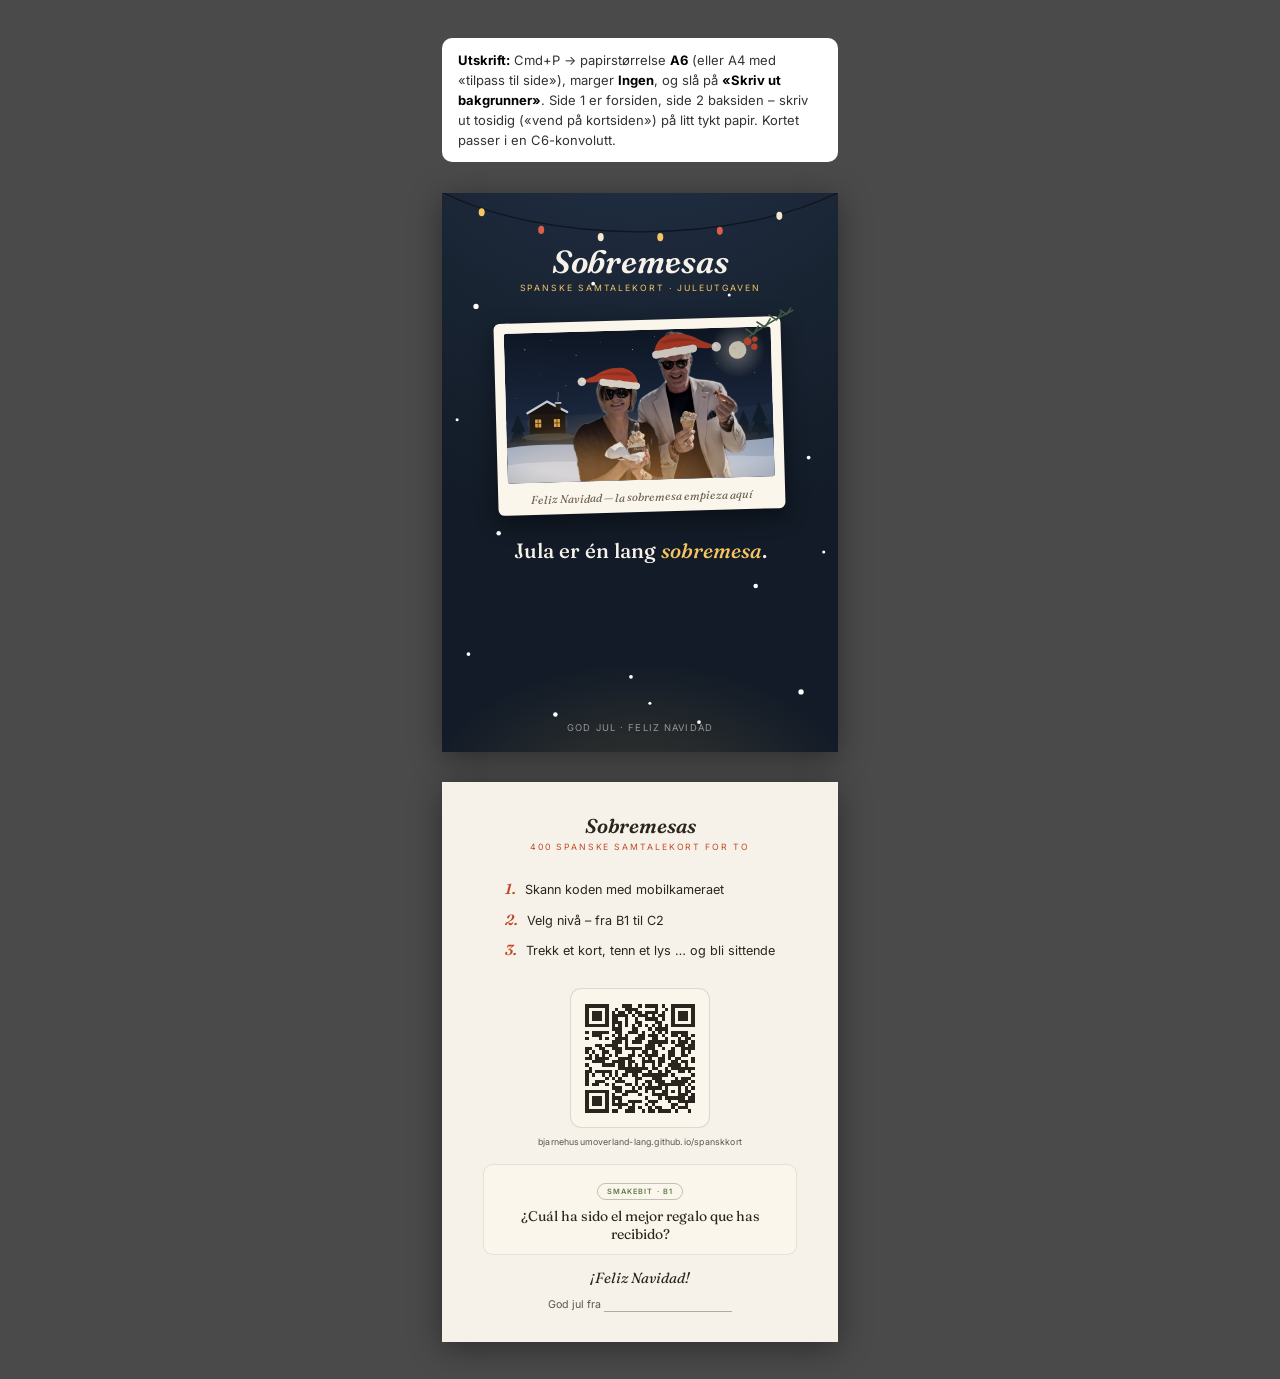
==== julekort/index.html @ 4275fbfc "Legg til julekort med QR-kode og døp appen om til Sobremesas Nytt A6-julekort til utskrift (julekort" ====
<!doctype html>
<html lang="no">
<head>
<meta charset="utf-8">
<meta name="viewport" content="width=device-width, initial-scale=1">
<title>Sobremesas · julekort til utskrift</title>
<link rel="preconnect" href="https://fonts.googleapis.com">
<link rel="preconnect" href="https://fonts.gstatic.com" crossorigin>
<link href="https://fonts.googleapis.com/css2?family=Fraunces:ital,opsz,wght@0,9..144,400..700;1,9..144,400..700&family=Inter:wght@400;500;600&display=swap" rel="stylesheet">
<style>
  :root {
    --night: #192433;
    --night-deep: #121B27;
    --cream: #F7F2E9;
    --cream-warm: #FBF6EC;
    --ink: #2A261F;
    --ink-soft: #5C564B;
    --terracotta: #BE4B23;
    --gold: #F6C560;
    --font-display: "Fraunces", "Iowan Old Style", Georgia, serif;
    --font-ui: "Inter", -apple-system, "Segoe UI", sans-serif;
  }

  * { box-sizing: border-box; -webkit-print-color-adjust: exact; print-color-adjust: exact; }

  @page { size: 105mm 148mm; margin: 0; }

  body {
    margin: 0;
    font-family: var(--font-ui);
    background: #4a4a4a;
    display: flex;
    flex-direction: column;
    align-items: center;
    gap: 8mm;
    padding: 10mm 0;
  }

  .hint {
    max-width: 105mm;
    background: #fff;
    border-radius: 10px;
    padding: 12px 16px;
    font-size: 13px;
    line-height: 1.55;
    color: #333;
  }

  .hint b { color: #000; }

  .side {
    width: 105mm;
    height: 148mm;
    position: relative;
    overflow: hidden;
    box-shadow: 0 6px 30px rgba(0,0,0,0.4);
  }

  @media print {
    body { background: none; display: block; padding: 0; gap: 0; }
    .hint { display: none; }
    .side { box-shadow: none; page-break-after: always; }
  }

  /* ── Forside: vinterkvelden ── */

  .front {
    background:
      radial-gradient(90% 40% at 50% 108%, rgba(246,197,96,0.16), transparent 60%),
      radial-gradient(130% 80% at 50% -20%, #243349 0%, var(--night) 55%, var(--night-deep) 100%);
    color: var(--cream);
    text-align: center;
  }

  .front .snowdots, .front .lights { position: absolute; left: 0; width: 100%; }
  .front .snowdots { top: 0; height: 100%; }
  .front .lights { top: -2mm; height: 18mm; }

  .bulb-gold  { fill: var(--gold); }
  .bulb-red   { fill: #D8604A; }
  .bulb-cream { fill: #F4E8CF; }

  .front-inner {
    position: relative;
    z-index: 2;
    padding: 14mm 9mm 0;
    display: flex;
    flex-direction: column;
    align-items: center;
  }

  .mark {
    font-family: var(--font-display);
    font-style: italic;
    font-weight: 600;
    font-size: 24pt;
    line-height: 1;
  }

  .mark-sub {
    font-size: 6.5pt;
    letter-spacing: 0.22em;
    text-transform: uppercase;
    color: var(--gold);
    margin: 1.5mm 0 7mm;
  }

  .card-title {
    font-family: var(--font-display);
    font-weight: 500;
    font-size: 15.5pt;
    line-height: 1.2;
    margin: 7mm 0 0;
  }

  .card-title em { color: var(--gold); }

  .polaroid {
    background: var(--cream-warm);
    padding: 2.6mm 2.6mm 8.5mm;
    border-radius: 1.6mm;
    transform: rotate(-1.6deg);
    width: 76mm;
    position: relative;
    box-shadow: 0 2mm 6mm rgba(0,0,0,0.45);
  }

  .photo {
    position: relative;
    isolation: isolate;
    overflow: hidden;
    border-radius: 0.8mm;
  }

  .scene-bg, .hats { position: absolute; inset: 0; width: 100%; height: 100%; }
  .scene-bg { z-index: 0; }

  .people {
    position: relative;
    display: block;
    width: 100%;
    height: auto;
    z-index: 1;
    filter: saturate(0.82) brightness(0.92) contrast(1.05) sepia(0.18);
  }

  .hats { z-index: 2; }

  .photo::before {
    content: "";
    position: absolute;
    inset: 0;
    z-index: 3;
    background:
      radial-gradient(125% 100% at 50% 42%, transparent 58%, rgba(12,16,30,0.42) 100%),
      linear-gradient(195deg, rgba(34,46,82,0.26) 0%, rgba(44,46,72,0.15) 40%, rgba(140,84,44,0.1) 100%);
    mix-blend-mode: multiply;
  }

  .photo::after {
    content: "";
    position: absolute;
    inset: 0;
    z-index: 4;
    background:
      radial-gradient(90% 75% at 50% 105%, rgba(255,166,74,0.6), transparent 72%),
      radial-gradient(48% 38% at 14% 92%, rgba(255,206,120,0.32), transparent 72%);
    mix-blend-mode: screen;
  }

  .polaroid figcaption {
    position: absolute;
    left: 0; right: 0; bottom: 2.2mm;
    font-family: var(--font-display);
    font-style: italic;
    font-size: 8.5pt;
    color: #6b5f4e;
  }

  .sprig {
    position: absolute;
    top: -6mm; right: -5mm;
    width: 17mm; height: 17mm;
    transform: rotate(14deg);
  }

  .front-foot {
    position: absolute;
    bottom: 5mm;
    left: 0; right: 0;
    font-size: 7pt;
    color: rgba(247,242,233,0.55);
    letter-spacing: 0.12em;
    text-transform: uppercase;
    z-index: 2;
  }

  /* ── Bakside: kremhvit med QR ── */

  .back {
    background: var(--cream);
    color: var(--ink);
    padding: 9mm 11mm 8mm;
    display: flex;
    flex-direction: column;
    text-align: center;
  }

  .back .mark { font-size: 15pt; color: var(--ink); }
  .back .mark-sub { color: var(--terracotta); margin-bottom: 6mm; }

  .steps {
    text-align: left;
    margin: 0 auto 6mm;
    padding: 0;
    list-style: none;
    font-size: 9.5pt;
    line-height: 1.45;
  }

  .steps li { padding: 1.2mm 0; display: flex; gap: 2.5mm; align-items: baseline; }

  .steps .n {
    font-family: var(--font-display);
    font-weight: 600;
    font-style: italic;
    color: var(--terracotta);
    font-size: 11pt;
    flex-shrink: 0;
  }

  .qr-box {
    margin: 0 auto 2mm;
    background: var(--cream-warm);
    border: 0.4mm solid rgba(42,38,31,0.14);
    border-radius: 3mm;
    padding: 3mm;
    width: 37mm;
    height: 37mm;
  }

  .qr-box img { width: 100%; height: 100%; image-rendering: pixelated; }

  .url {
    font-size: 6.6pt;
    color: var(--ink-soft);
    letter-spacing: 0.02em;
    margin-bottom: 4.5mm;
    word-break: break-all;
  }

  .sample {
    background: var(--cream-warm);
    border: 0.3mm solid rgba(42,38,31,0.1);
    border-radius: 2.5mm;
    padding: 3.5mm 4mm 3mm;
    margin-bottom: auto;
  }

  .sample .tema {
    display: inline-block;
    font-size: 5.5pt;
    font-weight: 600;
    letter-spacing: 0.14em;
    text-transform: uppercase;
    color: #5E7B4A;
    border: 0.3mm solid rgba(94,123,74,0.4);
    border-radius: 10mm;
    padding: 0.8mm 2.5mm;
    margin-bottom: 1.8mm;
  }

  .sample .q {
    font-family: var(--font-display);
    font-size: 10.5pt;
    line-height: 1.3;
    margin: 0;
  }

  .greeting {
    font-family: var(--font-display);
    font-style: italic;
    font-size: 11pt;
    margin-top: 3.5mm;
  }

  .from {
    font-size: 8pt;
    color: var(--ink-soft);
    margin-top: 3mm;
  }

  .from span {
    display: inline-block;
    width: 34mm;
    border-bottom: 0.3mm solid rgba(42,38,31,0.35);
  }
</style>
</head>
<body>

<div class="hint">
  <b>Utskrift:</b> Cmd+P → papirstørrelse <b>A6</b> (eller A4 med «tilpass til side»), marger <b>Ingen</b>,
  og slå på <b>«Skriv ut bakgrunner»</b>. Side 1 er forsiden, side 2 baksiden – skriv ut tosidig
  («vend på kortsiden») på litt tykt papir. Kortet passer i en C6-konvolutt.
</div>

<!-- ══ FORSIDE ══ -->
<section class="side front">
  <svg class="snowdots" viewBox="0 0 105 148" preserveAspectRatio="none" aria-hidden="true">
    <g fill="#fff">
      <circle cx="9" cy="30" r="0.7"/><circle cx="22" cy="55" r="0.5"/><circle cx="15" cy="90" r="0.6"/>
      <circle cx="7" cy="122" r="0.5"/><circle cx="30" cy="138" r="0.6"/><circle cx="50" cy="128" r="0.5"/>
      <circle cx="88" cy="34" r="0.6"/><circle cx="97" cy="70" r="0.5"/><circle cx="83" cy="104" r="0.6"/>
      <circle cx="95" cy="132" r="0.7"/><circle cx="68" cy="140" r="0.5"/><circle cx="40" cy="24" r="0.5"/>
      <circle cx="60" cy="18" r="0.6"/><circle cx="76" cy="27" r="0.4"/><circle cx="4" cy="60" r="0.4"/>
      <circle cx="101" cy="95" r="0.4"/><circle cx="55" cy="135" r="0.4"/>
    </g>
  </svg>

  <svg class="lights" viewBox="0 0 1200 150" preserveAspectRatio="none" aria-hidden="true">
    <path d="M-20,8 C300,135 900,135 1220,8" fill="none" stroke="#0e1620" stroke-width="3"/>
    <g>
      <g transform="translate(120,47)"><circle cy="13" r="9" class="bulb-gold"/></g>
      <g transform="translate(300,86)"><circle cy="13" r="9" class="bulb-red"/></g>
      <g transform="translate(480,102)"><circle cy="13" r="9" class="bulb-cream"/></g>
      <g transform="translate(660,102)"><circle cy="13" r="9" class="bulb-gold"/></g>
      <g transform="translate(840,88)"><circle cy="13" r="9" class="bulb-red"/></g>
      <g transform="translate(1020,55)"><circle cy="13" r="9" class="bulb-cream"/></g>
    </g>
  </svg>

  <div class="front-inner">
    <div class="mark">Sobremesas</div>
    <div class="mark-sub">Spanske samtalekort · juleutgaven</div>

    <figure class="polaroid" style="margin:0">
      <div class="photo">
        <svg class="scene-bg" viewBox="0 0 1938 1090" preserveAspectRatio="xMidYMid slice" aria-hidden="true">
          <defs>
            <linearGradient id="sky" x1="0" y1="0" x2="0" y2="1">
              <stop offset="0" stop-color="#101A29"/>
              <stop offset="0.55" stop-color="#1C2A42"/>
              <stop offset="0.82" stop-color="#2C3E5A"/>
              <stop offset="1" stop-color="#3A4A66"/>
            </linearGradient>
            <radialGradient id="moonglow">
              <stop offset="0" stop-color="rgba(242,231,205,0.45)"/>
              <stop offset="1" stop-color="rgba(242,231,205,0)"/>
            </radialGradient>
            <radialGradient id="winglow">
              <stop offset="0" stop-color="rgba(242,178,75,0.55)"/>
              <stop offset="1" stop-color="rgba(242,178,75,0)"/>
            </radialGradient>
          </defs>
          <rect width="1938" height="1090" fill="url(#sky)"/>
          <g fill="#EAE4D2">
            <circle cx="150" cy="120" r="4"/><circle cx="340" cy="60" r="3" opacity="0.7"/><circle cx="520" cy="170" r="3.5"/>
            <circle cx="700" cy="80" r="3" opacity="0.6"/><circle cx="930" cy="140" r="4" opacity="0.8"/><circle cx="1090" cy="50" r="3"/>
            <circle cx="1420" cy="90" r="3.5" opacity="0.7"/><circle cx="1540" cy="260" r="3"/><circle cx="1810" cy="330" r="3.5" opacity="0.8"/>
            <circle cx="250" cy="300" r="3" opacity="0.6"/><circle cx="440" cy="390" r="3.5" opacity="0.7"/><circle cx="80" cy="470" r="3" opacity="0.5"/>
          </g>
          <circle cx="1690" cy="165" r="200" fill="url(#moonglow)"/>
          <circle cx="1690" cy="165" r="64" fill="#F2E7CD"/>
          <circle cx="1668" cy="150" r="11" fill="#E2D3B2" opacity="0.7"/>
          <circle cx="1706" cy="186" r="7" fill="#E2D3B2" opacity="0.6"/>
          <path d="M0,660 C300,580 700,620 1100,575 C1400,545 1700,600 1938,555 L1938,1090 L0,1090 Z" fill="#223147"/>
          <path d="M0,780 C350,705 800,755 1200,715 C1500,685 1750,735 1938,705 L1938,1090 L0,1090 Z" fill="#1B2838"/>
          <g fill="#13202C">
            <path d="M85,585 l52,130 h-104 Z"/><path d="M85,640 l62,150 h-124 Z"/><rect x="77" y="780" width="16" height="30"/>
            <path d="M1835,545 l56,140 h-112 Z"/><path d="M1835,605 l66,160 h-132 Z"/><rect x="1826" y="755" width="18" height="34"/>
            <path d="M1718,600 l44,110 h-88 Z"/><path d="M1718,648 l52,126 h-104 Z"/>
          </g>
          <g transform="translate(170,520)">
            <circle cx="62" cy="137" r="86" fill="url(#winglow)"/>
            <circle cx="198" cy="137" r="86" fill="url(#winglow)"/>
            <rect x="0" y="60" width="260" height="155" fill="#241B13"/>
            <path d="M-22,70 L130,-14 L282,70 Z" fill="#191210"/>
            <path d="M-14,60 L130,-20 L274,60" fill="none" stroke="#D8E2EF" stroke-width="17" stroke-linecap="round"/>
            <rect x="192" y="-4" width="36" height="46" fill="#2A2019"/>
            <rect x="186" y="-14" width="48" height="12" rx="5" fill="#D8E2EF"/>
            <path d="M210,-22 C202,-46 222,-60 212,-86" stroke="#B9C4D6" stroke-width="7" fill="none" stroke-linecap="round" opacity="0.4"/>
            <rect x="40" y="108" width="44" height="58" rx="4" fill="#F2B24B"/>
            <rect x="176" y="108" width="44" height="58" rx="4" fill="#F2B24B"/>
            <path d="M62,108 V166 M40,137 H84 M198,108 V166 M176,137 H220" stroke="#3A2B1C" stroke-width="5"/>
            <ellipse cx="130" cy="236" rx="190" ry="26" fill="rgba(242,178,75,0.14)"/>
          </g>
          <path d="M0,830 C300,785 600,840 900,818 C1250,795 1600,845 1938,805 L1938,1090 L0,1090 Z" fill="#9FB4CE"/>
          <path d="M0,955 C400,905 900,985 1400,935 C1700,910 1850,955 1938,935 L1938,1090 L0,1090 Z" fill="#BCCDE2"/>
        </svg>
        <img class="people" src="../assets/familie-utklipp.png" alt="Mamma og pappa med nisseluer i en illustrert vinterkveld">
        <svg class="hats" viewBox="0 0 1938 1090" aria-hidden="true">
          <defs>
            <g id="lue">
              <path d="M-95,-8 C-85,-62 -35,-88 5,-84 C60,-79 100,-56 128,-32 C155,-16 175,-6 190,4 C165,16 135,8 100,-4 L96,-6 Z" fill="#C2402A"/>
              <path d="M-60,-56 C-10,-72 60,-60 122,-28 C82,-40 20,-48 -38,-44 Z" fill="#A5331F" opacity="0.85"/>
              <circle cx="196" cy="10" r="22" fill="#F2EADA"/>
              <circle cx="190" cy="4" r="8" fill="#FFF8EA"/>
              <g fill="#F2EADA">
                <rect x="-106" y="-17" width="212" height="34" rx="17"/>
                <circle cx="-85" cy="0" r="18"/><circle cx="-43" cy="2" r="19"/><circle cx="0" cy="-1" r="19"/>
                <circle cx="43" cy="2" r="19"/><circle cx="85" cy="0" r="18"/>
              </g>
            </g>
          </defs>
          <use href="#lue" transform="translate(1234,164) rotate(-8) scale(1.55)"/>
          <use href="#lue" transform="translate(830,388) scale(-1.4,1.4) rotate(-8)"/>
        </svg>
      </div>
      <figcaption>Feliz Navidad — la sobremesa empieza aquí</figcaption>
      <svg class="sprig" viewBox="0 0 120 120" aria-hidden="true">
        <g stroke="#3E5641" stroke-width="3" stroke-linecap="round" fill="none">
          <path d="M20,100 C45,70 70,45 100,22"/>
          <path d="M38,82 l-16,-7 M38,82 l5,-17 M56,64 l-17,-6 M56,64 l6,-17 M74,46 l-16,-6 M74,46 l6,-16 M90,32 l-13,-5 M90,32 l5,-13"/>
        </g>
        <g fill="#B5402B"><circle cx="30" cy="97" r="7"/><circle cx="44" cy="104" r="6"/><circle cx="42" cy="90" r="5"/></g>
      </svg>
    </figure>

    <h1 class="card-title">Jula er én lang <em>sobremesa</em>.</h1>
  </div>

  <div class="front-foot">God jul · Feliz Navidad</div>
</section>

<!-- ══ BAKSIDE ══ -->
<section class="side back">
  <div class="mark">Sobremesas</div>
  <div class="mark-sub">400 spanske samtalekort for to</div>

  <ol class="steps">
    <li><span class="n">1.</span><span>Skann koden med mobilkameraet</span></li>
    <li><span class="n">2.</span><span>Velg nivå – fra B1 til C2</span></li>
    <li><span class="n">3.</span><span>Trekk et kort, tenn et lys … og bli sittende</span></li>
  </ol>

  <div class="qr-box"><img src="qr.png" alt="QR-kode til Sobremesas-appen"></div>
  <div class="url">bjarnehusumoverland-lang.github.io/spanskkort</div>

  <div class="sample">
    <span class="tema">Smakebit · B1</span>
    <p class="q" lang="es">¿Cuál ha sido el mejor regalo que has recibido?</p>
  </div>

  <div class="greeting">¡Feliz Navidad!</div>
  <div class="from">God jul fra <span>&nbsp;</span></div>
</section>

</body>
</html>
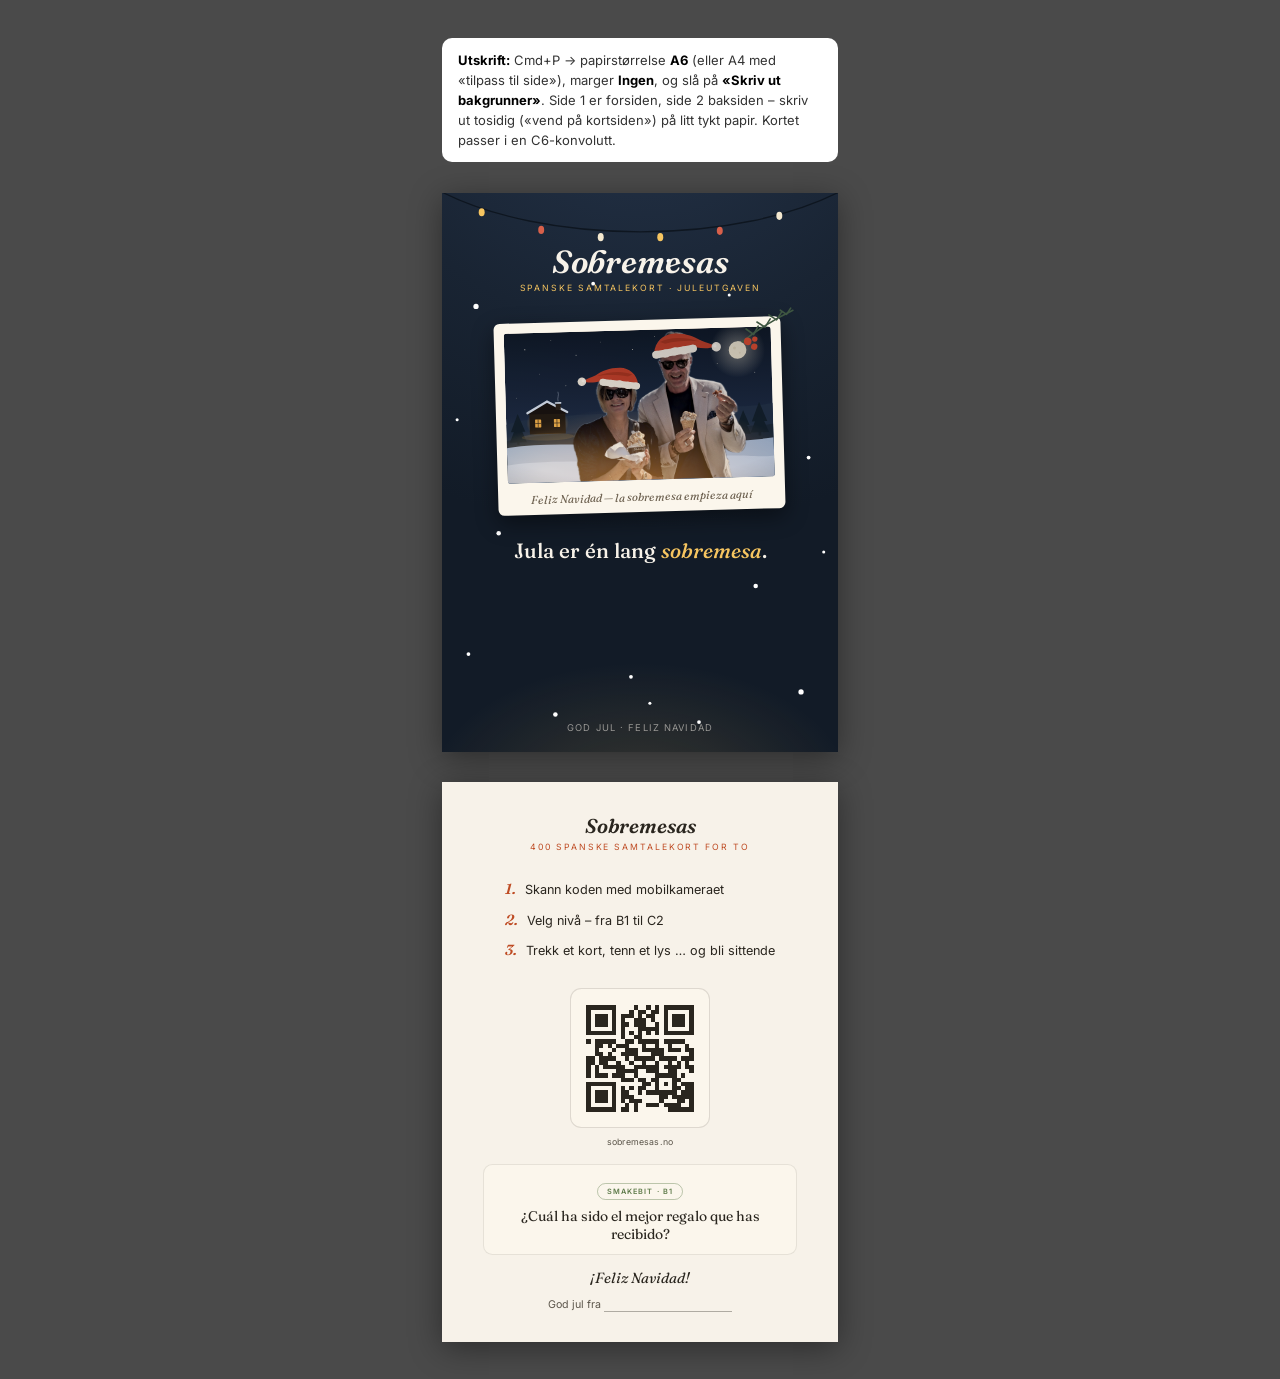
==== commit 6b93f10d: "Koble appen til sobremesas.no og verne lokal lagring QR-koden på julekortet peker nå på https://sobr" ====
--- a/julekort/index.html
+++ b/julekort/index.html
@@ -435,7 +435,7 @@
   </ol>
 
   <div class="qr-box"><img src="qr.png" alt="QR-kode til Sobremesas-appen"></div>
-  <div class="url">bjarnehusumoverland-lang.github.io/spanskkort</div>
+  <div class="url">sobremesas.no</div>
 
   <div class="sample">
     <span class="tema">Smakebit · B1</span>
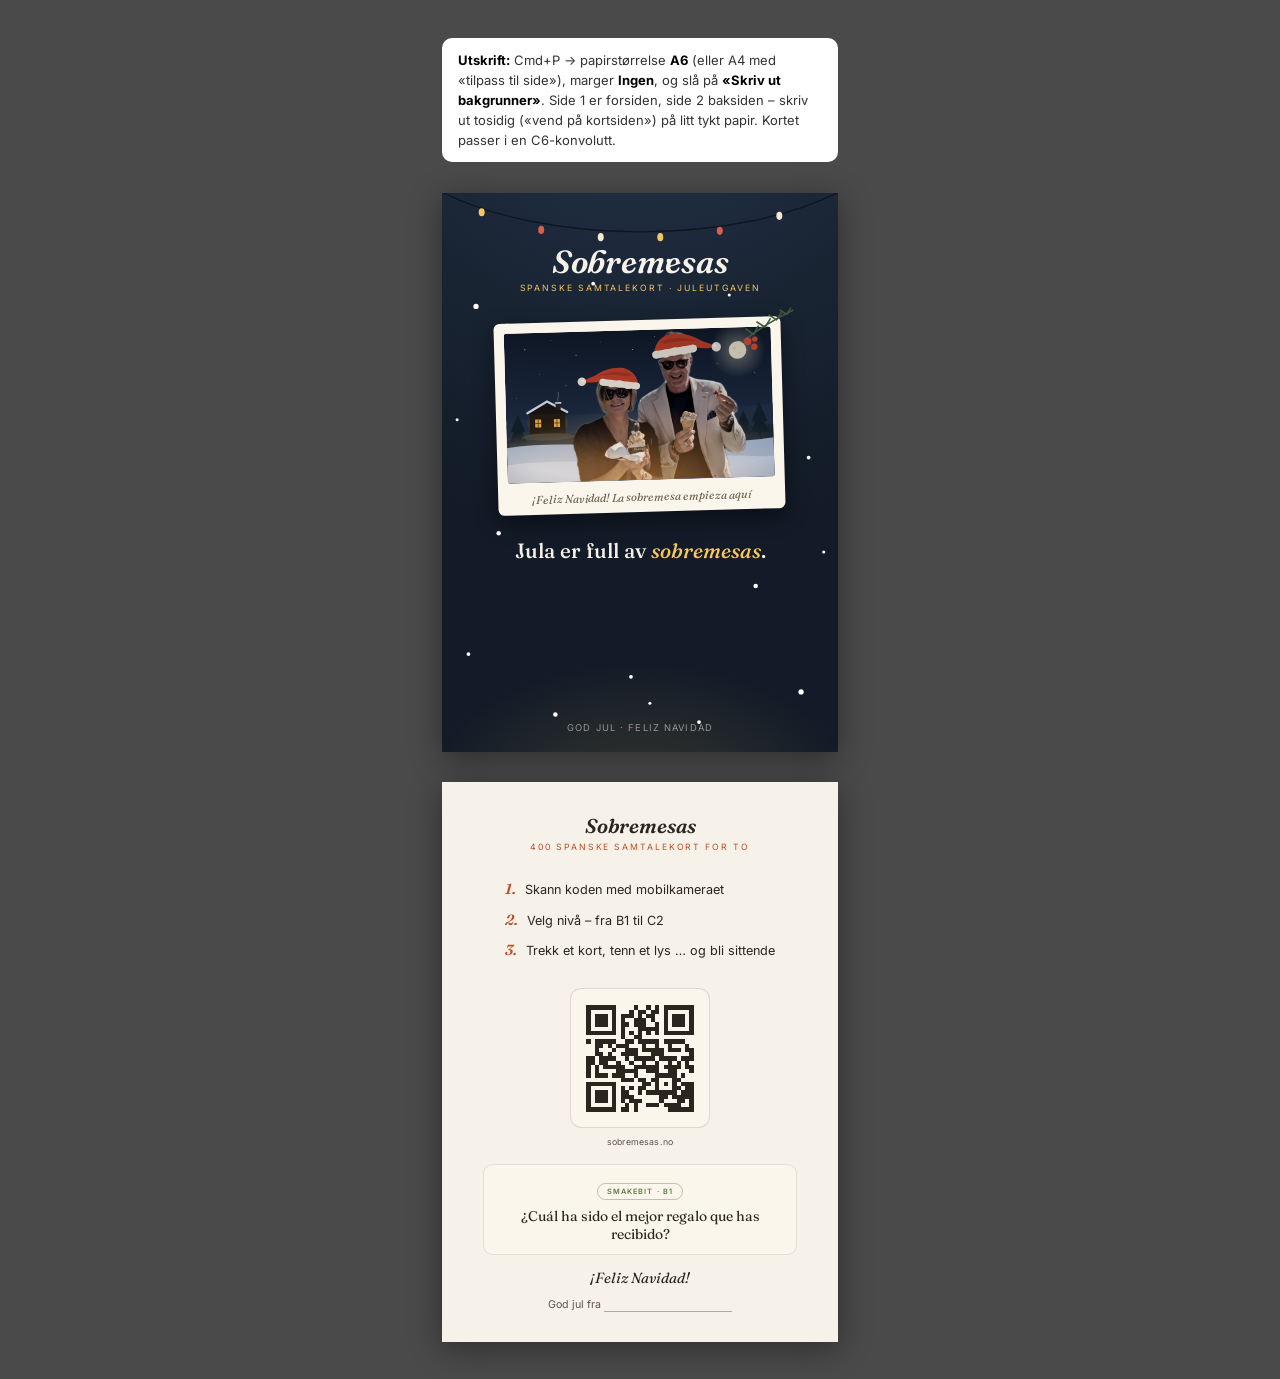
==== commit df62606c: "Oppdater julekortets copy og legg ved print-klar PDF Overskrift og bildetekst matcher nå landingssid" ====
--- a/julekort/index.html
+++ b/julekort/index.html
@@ -407,7 +407,7 @@
           <use href="#lue" transform="translate(830,388) scale(-1.4,1.4) rotate(-8)"/>
         </svg>
       </div>
-      <figcaption>Feliz Navidad — la sobremesa empieza aquí</figcaption>
+      <figcaption>¡Feliz Navidad! La sobremesa empieza aquí</figcaption>
       <svg class="sprig" viewBox="0 0 120 120" aria-hidden="true">
         <g stroke="#3E5641" stroke-width="3" stroke-linecap="round" fill="none">
           <path d="M20,100 C45,70 70,45 100,22"/>
@@ -417,7 +417,7 @@
       </svg>
     </figure>
 
-    <h1 class="card-title">Jula er én lang <em>sobremesa</em>.</h1>
+    <h1 class="card-title">Jula er full av <em>sobremesas</em>.</h1>
   </div>
 
   <div class="front-foot">God jul · Feliz Navidad</div>
